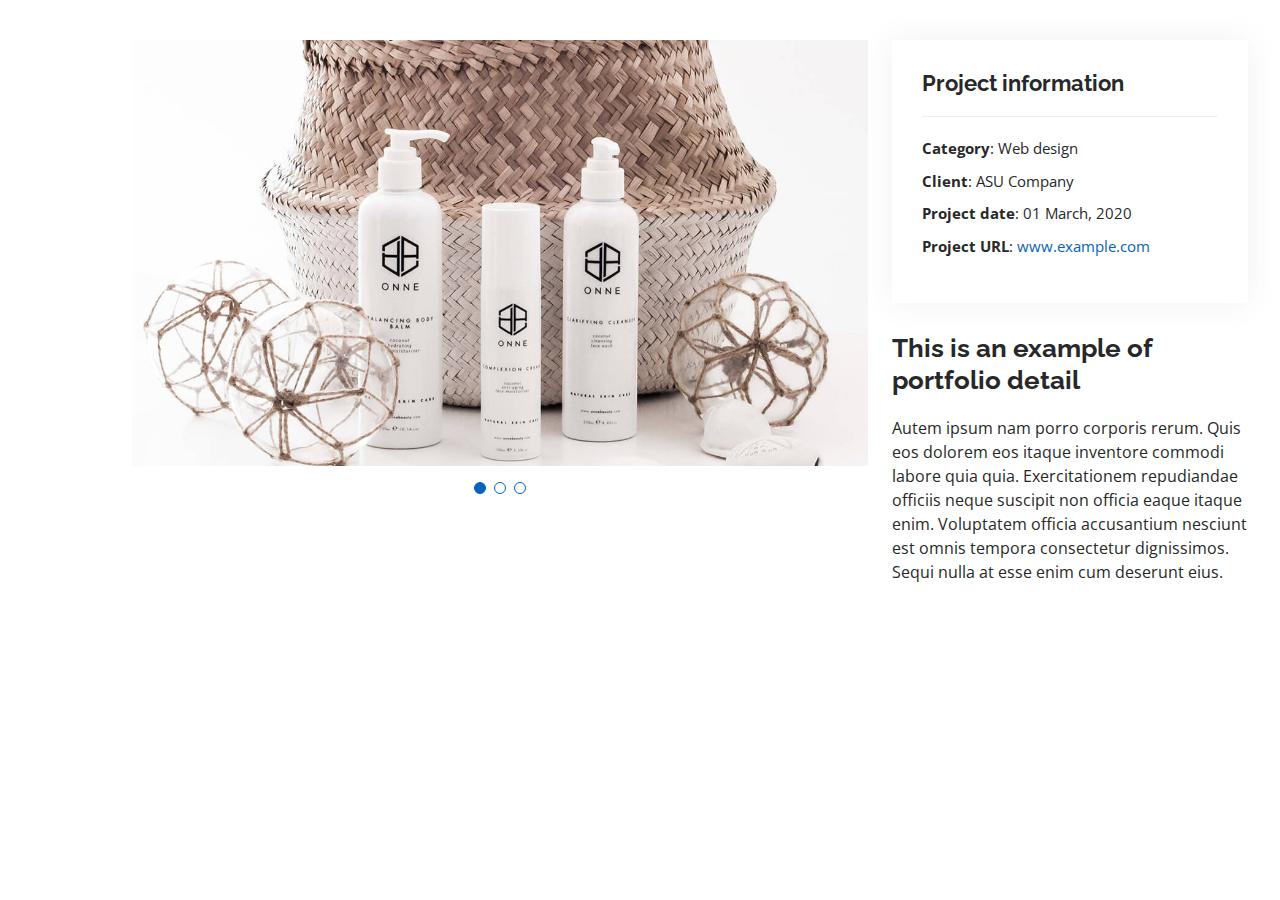
==== portfolio-details.html @ 93b5d71c "26Mar21" ====
<!DOCTYPE html>
<html lang="en">

<head>
  <meta charset="utf-8">
  <meta content="width=device-width, initial-scale=1.0" name="viewport">

  <title>Portfolio Details - Personal Bootstrap Template</title>
  <meta content="" name="description">
  <meta content="" name="keywords">

  <!-- Favicons -->
  <link href="assets/img/favicon.png" rel="icon">
  <link href="assets/img/apple-touch-icon.png" rel="apple-touch-icon">

  <!-- Google Fonts -->
  <link href="https://fonts.googleapis.com/css?family=Open+Sans:300,300i,400,400i,600,600i,700,700i|Raleway:300,300i,400,400i,500,500i,600,600i,700,700i|Poppins:300,300i,400,400i,500,500i,600,600i,700,700i" rel="stylesheet">

  <!-- Vendor CSS Files -->
  <link href="assets/vendor/aos/aos.css" rel="stylesheet">
  <link href="assets/vendor/bootstrap/css/bootstrap.min.css" rel="stylesheet">
  <link href="assets/vendor/bootstrap-icons/bootstrap-icons.css" rel="stylesheet">
  <link href="assets/vendor/boxicons/css/boxicons.min.css" rel="stylesheet">
  <link href="assets/vendor/glightbox/css/glightbox.min.css" rel="stylesheet">
  <link href="assets/vendor/swiper/swiper-bundle.min.css" rel="stylesheet">

  <!-- Template Main CSS File -->
  <link href="assets/css/style.css" rel="stylesheet">

  <!-- =======================================================
  * Template Name: MyResume - v4.0.1
  * Template URL: https://bootstrapmade.com/free-html-bootstrap-template-my-resume/
  * Author: BootstrapMade.com
  * License: https://bootstrapmade.com/license/
  ======================================================== -->
</head>

<body>

  <main id="main">

    <!-- ======= Portfolio Details Section ======= -->
    <section id="portfolio-details" class="portfolio-details">
      <div class="container">

        <div class="row gy-4">

          <div class="col-lg-8">
            <div class="portfolio-details-slider swiper-container">
              <div class="swiper-wrapper align-items-center">

                <div class="swiper-slide">
                  <img src="assets/img/portfolio/portfolio-details-1.jpg" alt="">
                </div>

                <div class="swiper-slide">
                  <img src="assets/img/portfolio/portfolio-details-2.jpg" alt="">
                </div>

                <div class="swiper-slide">
                  <img src="assets/img/portfolio/portfolio-details-3.jpg" alt="">
                </div>

              </div>
              <div class="swiper-pagination"></div>
            </div>
          </div>

          <div class="col-lg-4">
            <div class="portfolio-info">
              <h3>Project information</h3>
              <ul>
                <li><strong>Category</strong>: Web design</li>
                <li><strong>Client</strong>: ASU Company</li>
                <li><strong>Project date</strong>: 01 March, 2020</li>
                <li><strong>Project URL</strong>: <a href="#">www.example.com</a></li>
              </ul>
            </div>
            <div class="portfolio-description">
              <h2>This is an example of portfolio detail</h2>
              <p>
                Autem ipsum nam porro corporis rerum. Quis eos dolorem eos itaque inventore commodi labore quia quia. Exercitationem repudiandae officiis neque suscipit non officia eaque itaque enim. Voluptatem officia accusantium nesciunt est omnis tempora consectetur dignissimos. Sequi nulla at esse enim cum deserunt eius.
              </p>
            </div>
          </div>

        </div>

      </div>
    </section><!-- End Portfolio Details Section -->

  </main><!-- End #main -->

  <div id="preloader"></div>
  <a href="#" class="back-to-top d-flex align-items-center justify-content-center"><i class="bi bi-arrow-up-short"></i></a>

  <!-- Vendor JS Files -->
  <script src="assets/vendor/aos/aos.js"></script>
  <script src="assets/vendor/bootstrap/js/bootstrap.bundle.min.js"></script>
  <script src="assets/vendor/glightbox/js/glightbox.min.js"></script>
  <script src="assets/vendor/isotope-layout/isotope.pkgd.min.js"></script>
  <script src="assets/vendor/php-email-form/validate.js"></script>
  <script src="assets/vendor/purecounter/purecounter.js"></script>
  <script src="assets/vendor/swiper/swiper-bundle.min.js"></script>
  <script src="assets/vendor/typed.js/typed.min.js"></script>
  <script src="assets/vendor/waypoints/noframework.waypoints.js"></script>

  <!-- Template Main JS File -->
  <script src="assets/js/main.js"></script>

</body>

</html>
---- assets/css/style.css ----
/**
* Template Name: MyResume - v4.0.1
* Template URL: https://bootstrapmade.com/free-html-bootstrap-template-my-resume/
* Author: BootstrapMade.com
* License: https://bootstrapmade.com/license/
*/

/*--------------------------------------------------------------
# General
--------------------------------------------------------------*/
body {
  font-family: "Open Sans", sans-serif;
  color: #272829;
}

a {
  color: #0563bb;
  text-decoration: none;
}

a:hover {
  color: #067ded;
  text-decoration: none;
}

h1, h2, h3, h4, h5, h6 {
  font-family: "Raleway", sans-serif;
}

/*--------------------------------------------------------------
# Back to top button
--------------------------------------------------------------*/
.back-to-top {
  position: fixed;
  visibility: hidden;
  opacity: 0;
  right: 15px;
  bottom: 15px;
  z-index: 996;
  background: #0563bb;
  width: 40px;
  height: 40px;
  border-radius: 50px;
  transition: all 0.4s;
}

.back-to-top i {
  font-size: 28px;
  color: #fff;
  line-height: 0;
}

.back-to-top:hover {
  background: #0678e3;
  color: #fff;
}

.back-to-top.active {
  visibility: visible;
  opacity: 1;
}

/*--------------------------------------------------------------
# Preloader
--------------------------------------------------------------*/
#preloader {
  position: fixed;
  top: 0;
  left: 0;
  right: 0;
  bottom: 0;
  z-index: 9999;
  overflow: hidden;
  background: #fff;
}

#preloader:before {
  content: "";
  position: fixed;
  top: calc(50% - 30px);
  left: calc(50% - 30px);
  border: 6px solid #0563bb;
  border-top-color: #fff;
  border-bottom-color: #fff;
  border-radius: 50%;
  width: 60px;
  height: 60px;
  -webkit-animation: animate-preloader 1s linear infinite;
  animation: animate-preloader 1s linear infinite;
}

@-webkit-keyframes animate-preloader {
  0% {
    transform: rotate(0deg);
  }
  100% {
    transform: rotate(360deg);
  }
}

@keyframes animate-preloader {
  0% {
    transform: rotate(0deg);
  }
  100% {
    transform: rotate(360deg);
  }
}

/*--------------------------------------------------------------
# Disable aos animation delay on mobile devices
--------------------------------------------------------------*/
@media screen and (max-width: 768px) {
  [data-aos-delay] {
    transition-delay: 0 !important;
  }
}

/*--------------------------------------------------------------
# Header
--------------------------------------------------------------*/
#header {
  position: fixed;
  top: 0;
  left: 0;
  bottom: 0;
  z-index: 9997;
  transition: all 0.5s;
  padding: 15px;
  overflow-y: auto;
}

@media (max-width: 992px) {
  #header {
    width: 300px;
    background: #fff;
    border-right: 1px solid #e6e9ec;
    left: -300px;
  }
}

@media (min-width: 992px) {
  #main {
    margin-left: 100px;
  }
}

/*--------------------------------------------------------------
# Navigation Menu
--------------------------------------------------------------*/
/**
* Desktop Navigation 
*/
.nav-menu {
  padding: 0;
  display: block;
}

.nav-menu * {
  margin: 0;
  padding: 0;
  list-style: none;
}

.nav-menu > ul > li {
  position: relative;
  white-space: nowrap;
}

.nav-menu a {
  display: flex;
  align-items: center;
  color: #45505b;
  padding: 10px 18px;
  margin-bottom: 8px;
  transition: 0.3s;
  font-size: 15px;
  border-radius: 50px;
  background: #f2f3f5;
  height: 56px;
  width: 100%;
  overflow: hidden;
  transition: 0.3s;
}

.nav-menu a i {
  font-size: 20px;
}

.nav-menu a span {
  padding: 0 5px 0 7px;
  color: #45505b;
}

@media (min-width: 992px) {
  .nav-menu a {
    width: 56px;
  }
  .nav-menu a span {
    display: none;
    color: #fff;
  }
}

.nav-menu a:hover, .nav-menu .active, .nav-menu li:hover > a {
  color: #fff;
  background: #0563bb;
}

.nav-menu a:hover span, .nav-menu .active span, .nav-menu li:hover > a span {
  color: #fff;
}

.nav-menu a:hover, .nav-menu li:hover > a {
  width: 100%;
  color: #fff;
}

.nav-menu a:hover span, .nav-menu li:hover > a span {
  display: block;
}

/**
* Mobile Navigation 
*/
.mobile-nav-toggle {
  position: fixed;
  right: 10px;
  top: 10px;
  z-index: 9998;
  border: 0;
  background: none;
  font-size: 28px;
  transition: all 0.4s;
  outline: none !important;
  line-height: 0;
  cursor: pointer;
  border-radius: 50px;
  padding: 5px;
}

.mobile-nav-toggle i {
  color: #45505b;
}

.mobile-nav-active {
  overflow: hidden;
}

.mobile-nav-active #header {
  left: 0;
}

.mobile-nav-active .mobile-nav-toggle {
  color: #fff;
  background-color: #0563bb;
}

/*--------------------------------------------------------------
# Hero Section
--------------------------------------------------------------*/
#hero {
  width: 100%;
  height: 100vh;
  background: url("../img/hrv-bg2.jpg") top right no-repeat;
  background-size: cover;
  position: relative;
}

@media (min-width: 992px) {
  #hero {
    padding-left: 160px;
  }
}

#hero:before {
  content: "";
  background: rgba(217, 229, 242, 0.7);
  position: absolute;
  bottom: 0;
  top: 0;
  left: 0;
  right: 0;
}

#hero h1 {
  margin: 0;
  font-size: 64px;
  font-weight: 700;
  line-height: 56px;
  color: #45505b;
}

#hero p {
  color: #45505b;
  margin: 15px 0 0 0;
  font-size: 26px;
  font-family: "Poppins", sans-serif;
}

#hero p span {
  color: #0563bb;
  letter-spacing: 1px;
}

#hero .social-links {
  margin-top: 30px;
}

#hero .social-links a {
  font-size: 24px;
  display: inline-block;
  color: #45505b;
  line-height: 1;
  margin-right: 20px;
  transition: 0.3s;
}

#hero .social-links a:hover {
  color: #0563bb;
}

@media (max-width: 992px) {
  #hero {
    text-align: center;
  }
  #hero h1 {
    font-size: 32px;
    line-height: 36px;
  }
  #hero p {
    margin-top: 10px;
    font-size: 20px;
    line-height: 24px;
  }
}

/*--------------------------------------------------------------
# Sections General
--------------------------------------------------------------*/
section {
  padding: 60px 0;
  overflow: hidden;
}

.section-title {
  text-align: center;
  padding-bottom: 30px;
}

.section-title h2 {
  font-size: 32px;
  font-weight: bold;
  text-transform: uppercase;
  margin-bottom: 20px;
  padding-bottom: 20px;
  position: relative;
  color: #45505b;
}

.section-title h2::before {
  content: '';
  position: absolute;
  display: block;
  width: 120px;
  height: 1px;
  background: #ddd;
  bottom: 1px;
  left: calc(50% - 60px);
}

.section-title h2::after {
  content: '';
  position: absolute;
  display: block;
  width: 40px;
  height: 3px;
  background: #0563bb;
  bottom: 0;
  left: calc(50% - 20px);
}

.section-title p {
  margin-bottom: 0;
}

/*--------------------------------------------------------------
# About
--------------------------------------------------------------*/
.about .content h3 {
  font-weight: 700;
  font-size: 26px;
  color: #3c70a5;
}

.about .content ul {
  list-style: none;
  padding: 0;
}

.about .content ul li {
  margin-bottom: 20px;
  display: flex;
  align-items: center;
}

.about .content ul strong {
  margin-right: 10px;
}

.about .content ul i {
  font-size: 16px;
  margin-right: 5px;
  color: #1163bbc7;
  line-height: 0;
}

.about .content p:last-child {
  margin-bottom: 0;
}

/*--------------------------------------------------------------
# Facts
--------------------------------------------------------------*/
.facts .count-box {
  padding: 30px 30px 25px 30px;
  margin-top: 30px;
  width: 100%;
  position: relative;
  text-align: center;
  background: #fff;
}

.facts .count-box i {
  position: absolute;
  top: -25px;
  left: 50%;
  transform: translateX(-50%);
  font-size: 24px;
  background: #0563bb;
  color: #fff;
  border-radius: 50px;
  display: inline-flex;
  align-items: center;
  justify-content: center;
  width: 48px;
  height: 48px;
}

.facts .count-box span {
  font-size: 36px;
  display: block;
  font-weight: 600;
  color: #011426;
}

.facts .count-box p {
  padding: 0;
  margin: 0;
  font-family: "Raleway", sans-serif;
  font-size: 14px;
}

/*--------------------------------------------------------------
# Akills
--------------------------------------------------------------*/
.skills .progress {
  height: 60px;
  display: block;
  background: none;
  border-radius: 0;
}

.skills .progress .skill {
  padding: 10px 0;
  margin: 0;
  text-transform: uppercase;
  display: block;
  font-weight: 600;
  font-family: "Poppins", sans-serif;
  color: #45505b;
}

.skills .progress .skill .val {
  float: right;
  font-style: normal;
}

.skills .progress-bar-wrap {
  background: #f2f3f5;
}

.skills .progress-bar {
  width: 1px;
  height: 10px;
  transition: .9s;
  background-color: #0563bb;
}

/*--------------------------------------------------------------
# Resume
--------------------------------------------------------------*/
.resume .resume-title {
  font-size: 26px;
  font-weight: 700;
  margin-top: 20px;
  margin-bottom: 20px;
  color: #45505b;
}

.resume .resume-item {
  padding: 0 0 20px 20px;
  margin-top: -2px;
  border-left: 2px solid #0563bb;
  position: relative;
}

.resume .resume-item h4 {
  line-height: 18px;
  font-size: 18px;
  font-weight: 600;
  text-transform: uppercase;
  font-family: "Poppins", sans-serif;
  color: #0563bb;
  margin-bottom: 10px;
}

.resume .resume-item h5 {
  font-size: 16px;
  background: #f7f8f9;
  padding: 5px 15px;
  display: inline-block;
  font-weight: 600;
  margin-bottom: 10px;
}

.resume .resume-item ul {
  padding-left: 20px;
}

.resume .resume-item ul li {
  padding-bottom: 10px;
}

.resume .resume-item:last-child {
  padding-bottom: 0;
}

.resume .resume-item::before {
  content: "";
  position: absolute;
  width: 16px;
  height: 16px;
  border-radius: 50px;
  left: -9px;
  top: 0;
  background: #fff;
  border: 2px solid #0563bb;
}

/*--------------------------------------------------------------
# Portfolio
--------------------------------------------------------------*/
.portfolio .portfolio-item {
  margin-bottom: 30px;
}

.portfolio #portfolio-flters {
  padding: 0;
  margin: 0 auto 25px auto;
  list-style: none;
  text-align: center;
  background: #fff;
  border-radius: 50px;
  padding: 2px 15px;
}

.portfolio #portfolio-flters li {
  cursor: pointer;
  display: inline-block;
  padding: 10px 15px;
  font-size: 14px;
  font-weight: 600;
  line-height: 1;
  text-transform: uppercase;
  color: #272829;
  margin-bottom: 5px;
  transition: all 0.3s ease-in-out;
}

.portfolio #portfolio-flters li:hover, .portfolio #portfolio-flters li.filter-active {
  color: #0563bb;
}

.portfolio #portfolio-flters li:last-child {
  margin-right: 0;
}

.portfolio .portfolio-wrap {
  transition: 0.3s;
  position: relative;
  overflow: hidden;
  z-index: 1;
  background: rgba(69, 80, 91, 0.8);
}

.portfolio .portfolio-wrap::before {
  content: "";
  background: rgba(255, 255, 255, 0.7);
  position: absolute;
  left: 30px;
  right: 30px;
  top: 30px;
  bottom: 30px;
  transition: all ease-in-out 0.3s;
  z-index: 2;
  opacity: 0;
}

.portfolio .portfolio-wrap .portfolio-info {
  opacity: 0;
  position: absolute;
  top: 0;
  left: 0;
  right: 0;
  bottom: 0;
  text-align: center;
  z-index: 3;
  transition: all ease-in-out 0.3s;
  display: flex;
  flex-direction: column;
  justify-content: center;
  align-items: center;
}

.portfolio .portfolio-wrap .portfolio-info::before {
  display: block;
  content: "";
  width: 48px;
  height: 48px;
  position: absolute;
  top: 35px;
  left: 35px;
  border-top: 3px solid #d7dce1;
  border-left: 3px solid #d7dce1;
  transition: all 0.5s ease 0s;
  z-index: 9994;
}

.portfolio .portfolio-wrap .portfolio-info::after {
  display: block;
  content: "";
  width: 48px;
  height: 48px;
  position: absolute;
  bottom: 35px;
  right: 35px;
  border-bottom: 3px solid #d7dce1;
  border-right: 3px solid #d7dce1;
  transition: all 0.5s ease 0s;
  z-index: 9994;
}

.portfolio .portfolio-wrap .portfolio-info h4 {
  font-size: 20px;
  color: #45505b;
  font-weight: 600;
}

.portfolio .portfolio-wrap .portfolio-info p {
  color: #45505b;
  font-size: 14px;
  text-transform: uppercase;
  padding: 0;
  margin: 0;
}

.portfolio .portfolio-wrap .portfolio-links {
  text-align: center;
  z-index: 4;
}

.portfolio .portfolio-wrap .portfolio-links a {
  color: #45505b;
  margin: 0 2px;
  font-size: 28px;
  display: inline-block;
  transition: 0.3s;
}

.portfolio .portfolio-wrap .portfolio-links a:hover {
  color: #148af9;
}

.portfolio .portfolio-wrap:hover::before {
  top: 0;
  left: 0;
  right: 0;
  bottom: 0;
  opacity: 1;
}

.portfolio .portfolio-wrap:hover .portfolio-info {
  opacity: 1;
}

.portfolio .portfolio-wrap:hover .portfolio-info::before {
  top: 15px;
  left: 15px;
}

.portfolio .portfolio-wrap:hover .portfolio-info::after {
  bottom: 15px;
  right: 15px;
}

/*--------------------------------------------------------------
# Portfolio Details
--------------------------------------------------------------*/
.portfolio-details {
  padding-top: 40px;
}

.portfolio-details .portfolio-details-slider img {
  width: 100%;
}

.portfolio-details .portfolio-details-slider .swiper-pagination {
  margin-top: 20px;
  position: relative;
}

.portfolio-details .portfolio-details-slider .swiper-pagination .swiper-pagination-bullet {
  width: 12px;
  height: 12px;
  background-color: #fff;
  opacity: 1;
  border: 1px solid #0563bb;
}

.portfolio-details .portfolio-details-slider .swiper-pagination .swiper-pagination-bullet-active {
  background-color: #0563bb;
}

.portfolio-details .portfolio-info {
  padding: 30px;
  box-shadow: 0px 0 30px rgba(69, 80, 91, 0.08);
}

.portfolio-details .portfolio-info h3 {
  font-size: 22px;
  font-weight: 700;
  margin-bottom: 20px;
  padding-bottom: 20px;
  border-bottom: 1px solid #eee;
}

.portfolio-details .portfolio-info ul {
  list-style: none;
  padding: 0;
  font-size: 15px;
}

.portfolio-details .portfolio-info ul li + li {
  margin-top: 10px;
}

.portfolio-details .portfolio-description {
  padding-top: 30px;
}

.portfolio-details .portfolio-description h2 {
  font-size: 26px;
  font-weight: 700;
  margin-bottom: 20px;
}

.portfolio-details .portfolio-description p {
  padding: 0;
}

/*--------------------------------------------------------------
# Services
--------------------------------------------------------------*/
.services .icon-box {
  text-align: center;
  padding: 70px 20px 80px 20px;
  transition: all ease-in-out 0.3s;
  background: #fff;
  box-shadow: 0px 5px 90px 0px rgba(110, 123, 131, 0.05);
}

.services .icon-box .icon {
  margin: 0 auto;
  width: 100px;
  height: 100px;
  display: flex;
  align-items: center;
  justify-content: center;
  transition: ease-in-out 0.3s;
  position: relative;
}

.services .icon-box .icon i {
  font-size: 36px;
  transition: 0.5s;
  position: relative;
}

.services .icon-box .icon svg {
  position: absolute;
  top: 0;
  left: 0;
}

.services .icon-box .icon svg path {
  transition: 0.5s;
  fill: #f5f5f5;
}

.services .icon-box h4 {
  font-weight: 600;
  margin: 10px 0 15px 0;
  font-size: 22px;
}

.services .icon-box h4 a {
  color: #45505b;
  transition: ease-in-out 0.3s;
}

.services .icon-box p {
  line-height: 24px;
  font-size: 14px;
  margin-bottom: 0;
}

.services .icon-box:hover {
  border-color: #fff;
  box-shadow: 0px 0 35px 0 rgba(0, 0, 0, 0.08);
}

.services .iconbox-blue i {
  color: #47aeff;
}

.services .iconbox-blue:hover .icon i {
  color: #fff;
}

.services .iconbox-blue:hover .icon path {
  fill: #47aeff;
}

.services .iconbox-orange i {
  color: #ffa76e;
}

.services .iconbox-orange:hover .icon i {
  color: #fff;
}

.services .iconbox-orange:hover .icon path {
  fill: #ffa76e;
}

.services .iconbox-pink i {
  color: #e80368;
}

.services .iconbox-pink:hover .icon i {
  color: #fff;
}

.services .iconbox-pink:hover .icon path {
  fill: #e80368;
}

.services .iconbox-yellow i {
  color: #ffbb2c;
}

.services .iconbox-yellow:hover .icon i {
  color: #fff;
}

.services .iconbox-yellow:hover .icon path {
  fill: #ffbb2c;
}

.services .iconbox-red i {
  color: #ff5828;
}

.services .iconbox-red:hover .icon i {
  color: #fff;
}

.services .iconbox-red:hover .icon path {
  fill: #ff5828;
}

.services .iconbox-teal i {
  color: #11dbcf;
}

.services .iconbox-teal:hover .icon i {
  color: #fff;
}

.services .iconbox-teal:hover .icon path {
  fill: #11dbcf;
}

/*--------------------------------------------------------------
# Testimonials
--------------------------------------------------------------*/
.testimonials .section-header {
  margin-bottom: 40px;
}

.testimonials .testimonial-item {
  text-align: center;
}

.testimonials .testimonial-item .testimonial-img {
  width: 120px;
  border-radius: 50%;
  border: 4px solid #fff;
  margin: 0 auto;
}

.testimonials .testimonial-item h3 {
  font-size: 20px;
  font-weight: bold;
  margin: 10px 0 5px 0;
  color: #111;
}

.testimonials .testimonial-item h4 {
  font-size: 14px;
  color: #999;
  margin: 0 0 15px 0;
}

.testimonials .testimonial-item .quote-icon-left, .testimonials .testimonial-item .quote-icon-right {
  color: #90c8fc;
  font-size: 26px;
}

.testimonials .testimonial-item .quote-icon-left {
  display: inline-block;
  left: -5px;
  position: relative;
}

.testimonials .testimonial-item .quote-icon-right {
  display: inline-block;
  right: -5px;
  position: relative;
  top: 10px;
}

.testimonials .testimonial-item p {
  font-style: italic;
  margin: 0 auto 15px auto;
}

.testimonials .swiper-pagination {
  margin-top: 20px;
  position: relative;
}

.testimonials .swiper-pagination .swiper-pagination-bullet {
  width: 12px;
  height: 12px;
  background-color: #fff;
  opacity: 1;
  border: 1px solid #0563bb;
}

.testimonials .swiper-pagination .swiper-pagination-bullet-active {
  background-color: #0563bb;
}

@media (min-width: 992px) {
  .testimonials .testimonial-item p {
    width: 80%;
  }
}

/*--------------------------------------------------------------
# Contact
--------------------------------------------------------------*/
.contact .info {
  width: 100%;
  background: #fff;
}

.contact .info i {
  font-size: 20px;
  color: #0563bb;
  float: left;
  width: 44px;
  height: 44px;
  background: #eef7ff;
  display: flex;
  justify-content: center;
  align-items: center;
  border-radius: 50px;
  transition: all 0.3s ease-in-out;
}

.contact .info h4 {
  padding: 0 0 0 60px;
  font-size: 22px;
  font-weight: 600;
  margin-bottom: 5px;
  color: #45505b;
}

.contact .info p {
  padding: 0 0 0 60px;
  margin-bottom: 0;
  font-size: 14px;
  color: #3c70a5;
}

.contact .info .email, .contact .info .phone {
  margin-top: 40px;
}

.contact .info .email:hover i, .contact .info .address:hover i, .contact .info .phone:hover i {
  background: #0563bb;
  color: #fff;
}

.contact .php-email-form {
  width: 100%;
  background: #fff;
}

.contact .php-email-form .form-group {
  padding-bottom: 8px;
}

.contact .php-email-form .error-message {
  display: none;
  color: #fff;
  background: #ed3c0d;
  text-align: left;
  padding: 15px;
  font-weight: 600;
}

.contact .php-email-form .error-message br + br {
  margin-top: 25px;
}

.contact .php-email-form .sent-message {
  display: none;
  color: #fff;
  background: #18d26e;
  text-align: center;
  padding: 15px;
  font-weight: 600;
}

.contact .php-email-form .loading {
  display: none;
  background: #fff;
  text-align: center;
  padding: 15px;
}

.contact .php-email-form .loading:before {
  content: "";
  display: inline-block;
  border-radius: 50%;
  width: 24px;
  height: 24px;
  margin: 0 10px -6px 0;
  border: 3px solid #18d26e;
  border-top-color: #eee;
  -webkit-animation: animate-loading 1s linear infinite;
  animation: animate-loading 1s linear infinite;
}

.contact .php-email-form input, .contact .php-email-form textarea {
  border-radius: 4px;
  box-shadow: none;
  font-size: 14px;
}

.contact .php-email-form input {
  height: 44px;
}

.contact .php-email-form textarea {
  padding: 10px 12px;
}

.contact .php-email-form button[type="submit"] {
  background: #0563bb;
  border: 0;
  padding: 10px 35px;
  color: #fff;
  transition: 0.4s;
  border-radius: 50px;
}

.contact .php-email-form button[type="submit"]:hover {
  background: #0678e3;
}

@-webkit-keyframes animate-loading {
  0% {
    transform: rotate(0deg);
  }
  100% {
    transform: rotate(360deg);
  }
}

@keyframes animate-loading {
  0% {
    transform: rotate(0deg);
  }
  100% {
    transform: rotate(360deg);
  }
}

/*--------------------------------------------------------------
# Footer
--------------------------------------------------------------*/
#footer {
  background: #f7f8f9;
  color: #45505b;
  font-size: 14px;
  text-align: center;
  padding: 30px 0;
}

#footer h3 {
  font-size: 36px;
  font-weight: 700;
  position: relative;
  font-family: "Poppins", sans-serif;
  padding: 0;
  margin: 0 0 15px 0;
}

#footer p {
  font-size: 15;
  font-style: italic;
  padding: 0;
  margin: 0 0 40px 0;
}

#footer .social-links {
  margin: 0 0 40px 0;
}

#footer .social-links a {
  font-size: 18px;
  display: inline-block;
  background: #0563bb;
  color: #fff;
  line-height: 1;
  padding: 8px 0;
  margin-right: 4px;
  border-radius: 50%;
  text-align: center;
  width: 36px;
  height: 36px;
  transition: 0.3s;
}

#footer .social-links a:hover {
  background: #0678e3;
  color: #fff;
  text-decoration: none;
}

#footer .copyright {
  margin: 0 0 5px 0;
}

#footer .credits {
  font-size: 13px;
}
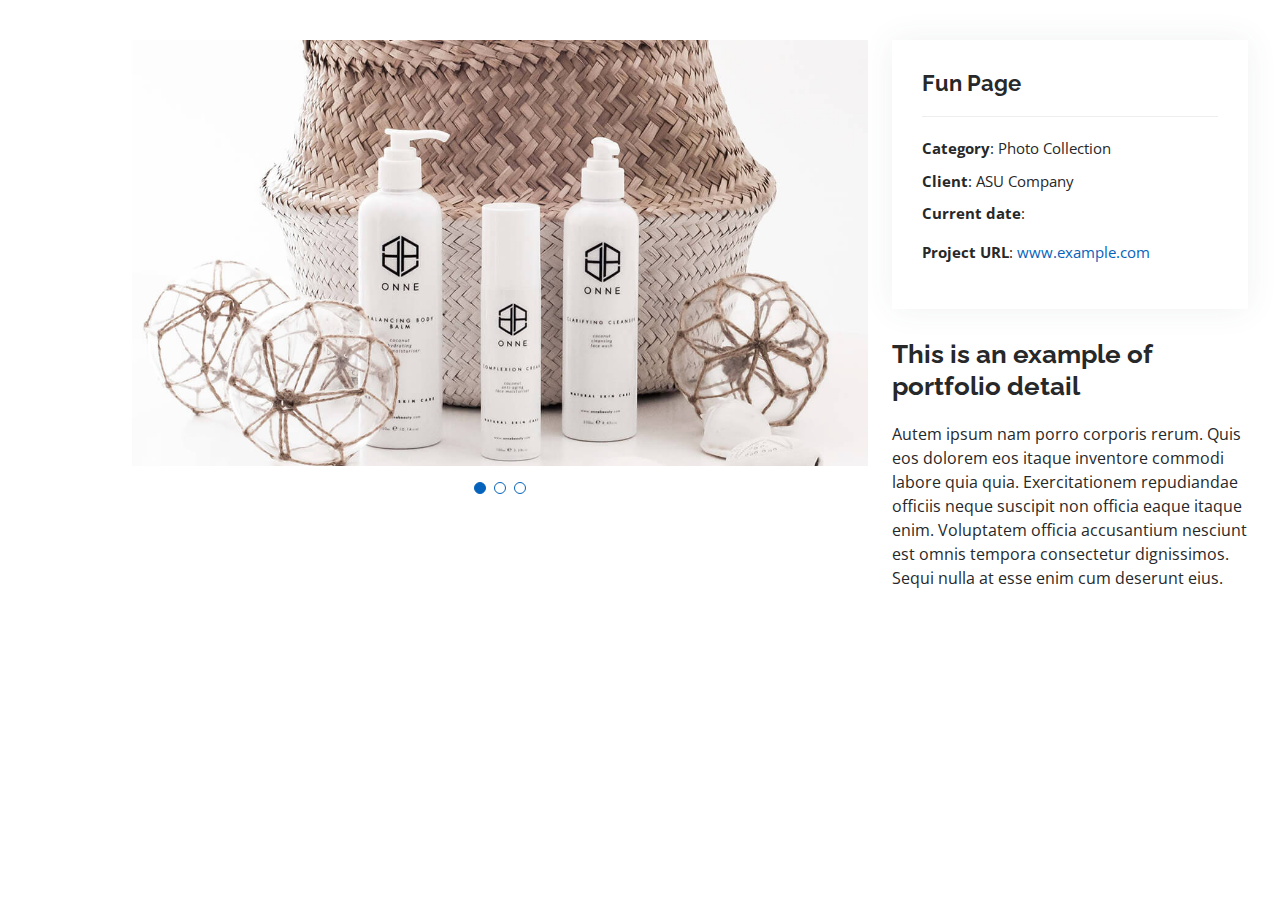
==== commit 880c8db9: "Update portfolio-details.html" ====
--- a/portfolio-details.html
+++ b/portfolio-details.html
@@ -68,11 +68,11 @@
 
           <div class="col-lg-4">
             <div class="portfolio-info">
-              <h3>Project information</h3>
+              <h3>Fun Page</h3>
               <ul>
-                <li><strong>Category</strong>: Web design</li>
+                <li><strong>Category</strong>: Photo Collection</li>
                 <li><strong>Client</strong>: ASU Company</li>
-                <li><strong>Project date</strong>: 01 March, 2020</li>
+                <li><strong>Current date</strong>: <p id="date"></p></li>
                 <li><strong>Project URL</strong>: <a href="#">www.example.com</a></li>
               </ul>
             </div>
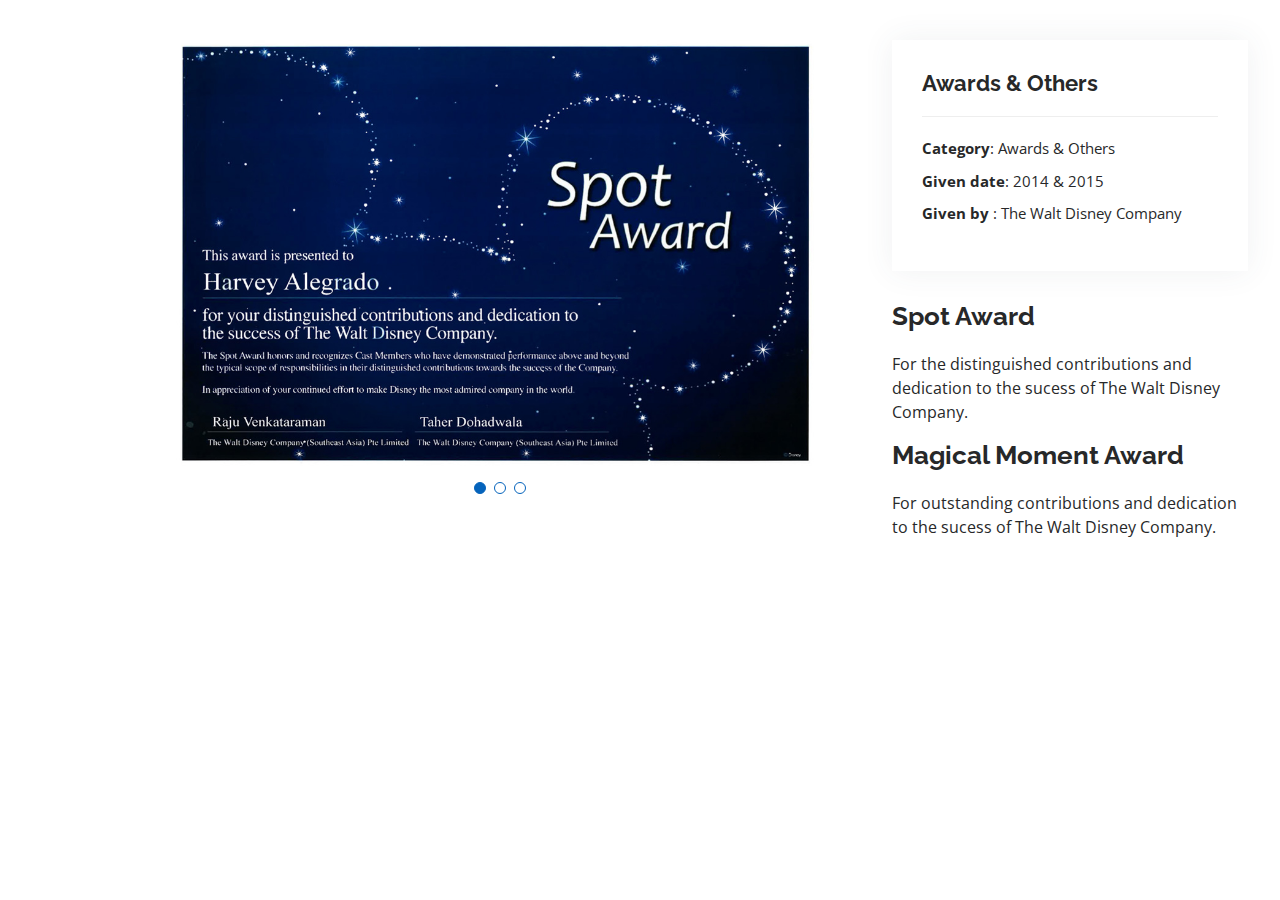
==== commit d2e2a074: "28Mar21" ====
--- a/portfolio-details.html
+++ b/portfolio-details.html
@@ -5,9 +5,9 @@
   <meta charset="utf-8">
   <meta content="width=device-width, initial-scale=1.0" name="viewport">
 
-  <title>Portfolio Details - Personal Bootstrap Template</title>
-  <meta content="" name="description">
-  <meta content="" name="keywords">
+  <title>Portfolio Details - myResume</title>
+  <meta content="halegrado" name="description">
+  <meta content="halegrado" name="keywords">
 
   <!-- Favicons -->
   <link href="assets/img/favicon.png" rel="icon">
@@ -68,18 +68,21 @@
 
           <div class="col-lg-4">
             <div class="portfolio-info">
-              <h3>Fun Page</h3>
+              <h3>Awards & Others</h3>
               <ul>
-                <li><strong>Category</strong>: Photo Collection</li>
-                <li><strong>Client</strong>: ASU Company</li>
-                <li><strong>Current date</strong>: <p id="date"></p></li>
-                <li><strong>Project URL</strong>: <a href="#">www.example.com</a></li>
+                <li><strong>Category</strong>: Awards & Others</li>
+                <li><strong>Given date</strong>: 2014 & 2015</li>
+                <li><strong>Given by </strong>: The Walt Disney Company</li>
               </ul>
             </div>
             <div class="portfolio-description">
-              <h2>This is an example of portfolio detail</h2>
+              <h2>Spot Award</h2>
               <p>
-                Autem ipsum nam porro corporis rerum. Quis eos dolorem eos itaque inventore commodi labore quia quia. Exercitationem repudiandae officiis neque suscipit non officia eaque itaque enim. Voluptatem officia accusantium nesciunt est omnis tempora consectetur dignissimos. Sequi nulla at esse enim cum deserunt eius.
+                For the distinguished contributions and dedication to the sucess of The Walt Disney Company.
+              </p>
+              <h2>Magical Moment Award</h2>
+              <p>
+                For outstanding contributions and dedication to the sucess of The Walt Disney Company.
               </p>
             </div>
           </div>
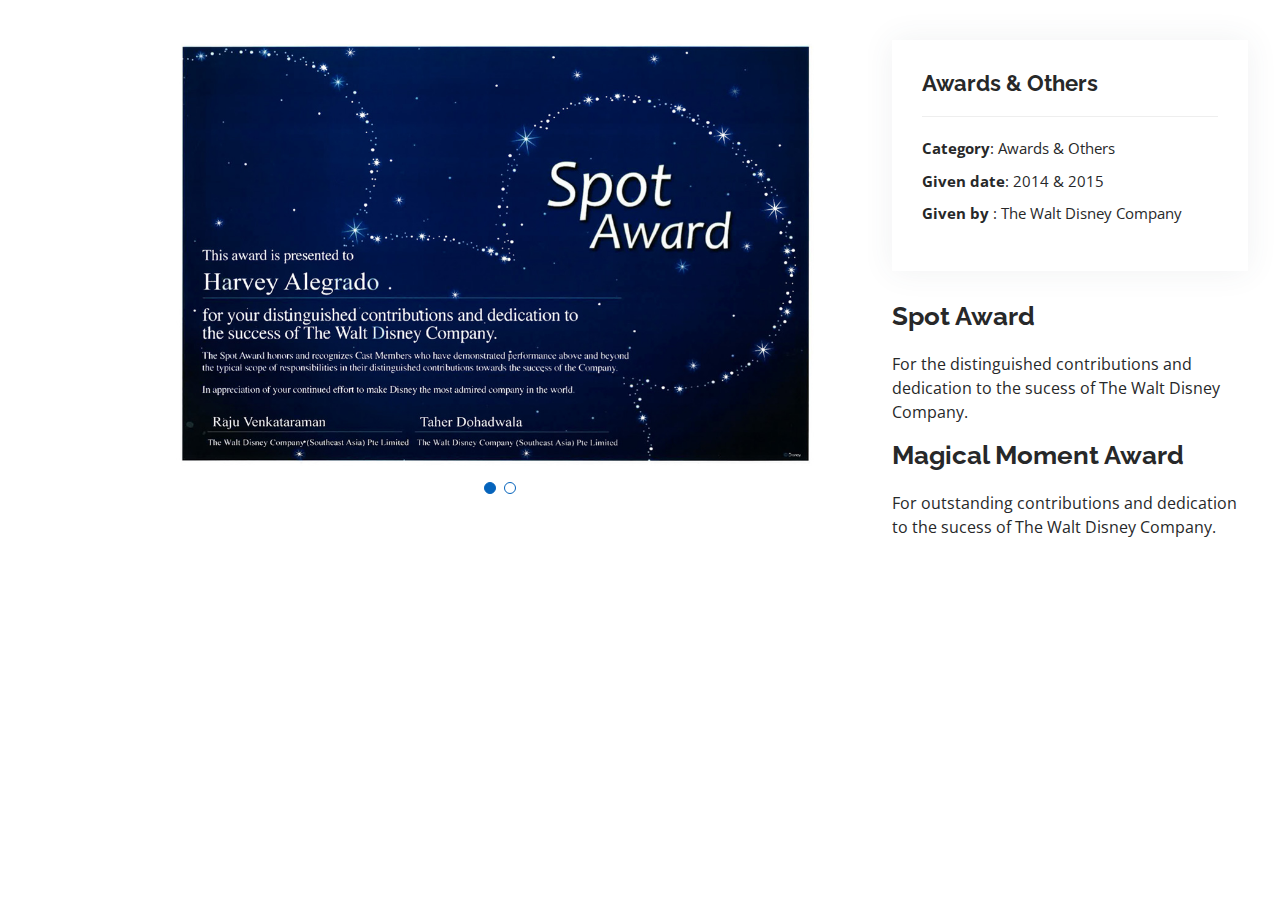
==== commit 21ce81a2: "Update portfolio-details.html" ====
--- a/portfolio-details.html
+++ b/portfolio-details.html
@@ -57,9 +57,7 @@
                   <img src="assets/img/portfolio/portfolio-details-2.jpg" alt="">
                 </div>
 
-                <div class="swiper-slide">
-                  <img src="assets/img/portfolio/portfolio-details-3.jpg" alt="">
-                </div>
+
 
               </div>
               <div class="swiper-pagination"></div>
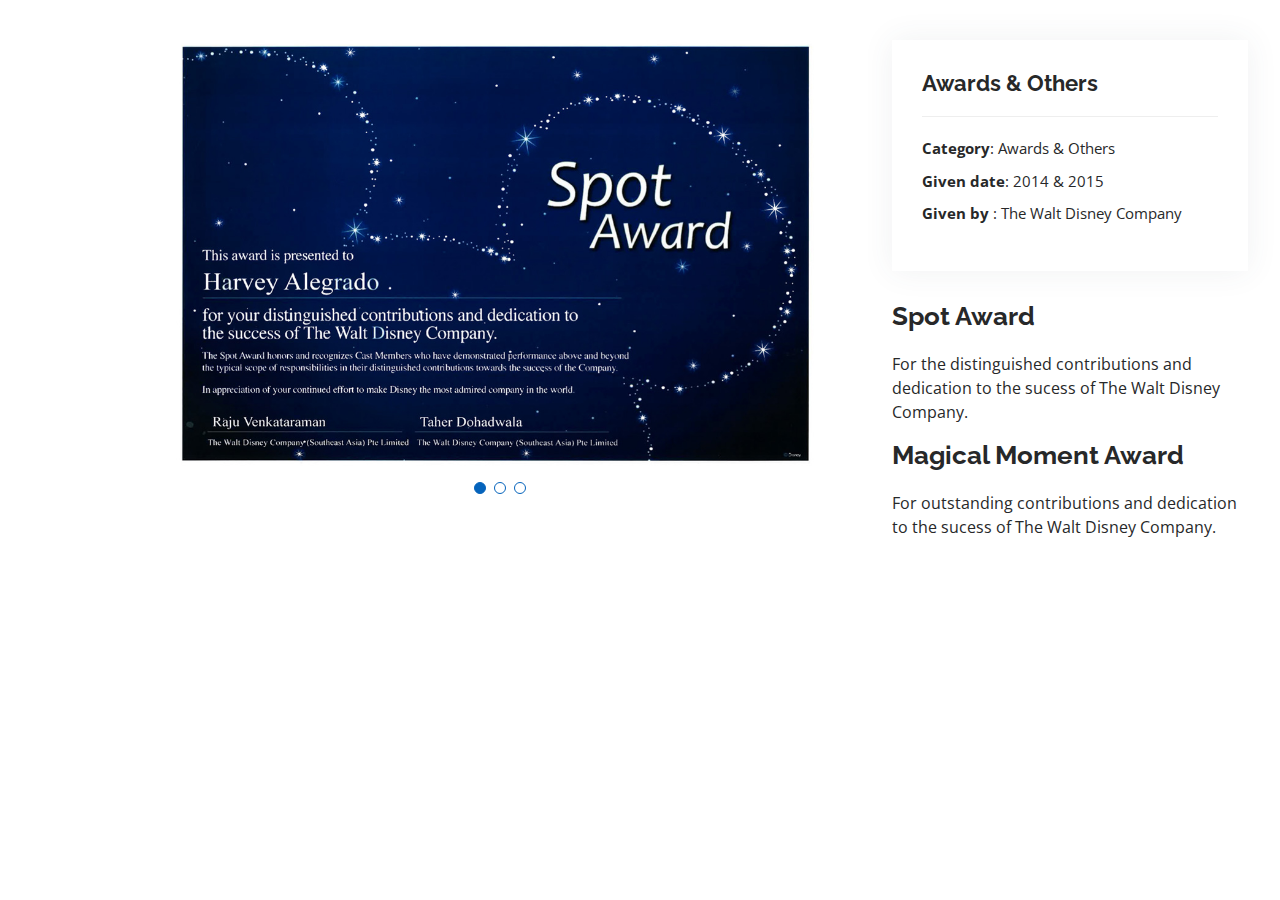
==== commit a91a90ca: "Update portfolio-details.html" ====
--- a/portfolio-details.html
+++ b/portfolio-details.html
@@ -57,7 +57,9 @@
                   <img src="assets/img/portfolio/portfolio-details-2.jpg" alt="">
                 </div>
 
-
+                <div class="swiper-slide">
+                  <img src="assets/img/portfolio/portfolio-details-3.jpg" alt="">
+                </div>
 
               </div>
               <div class="swiper-pagination"></div>
